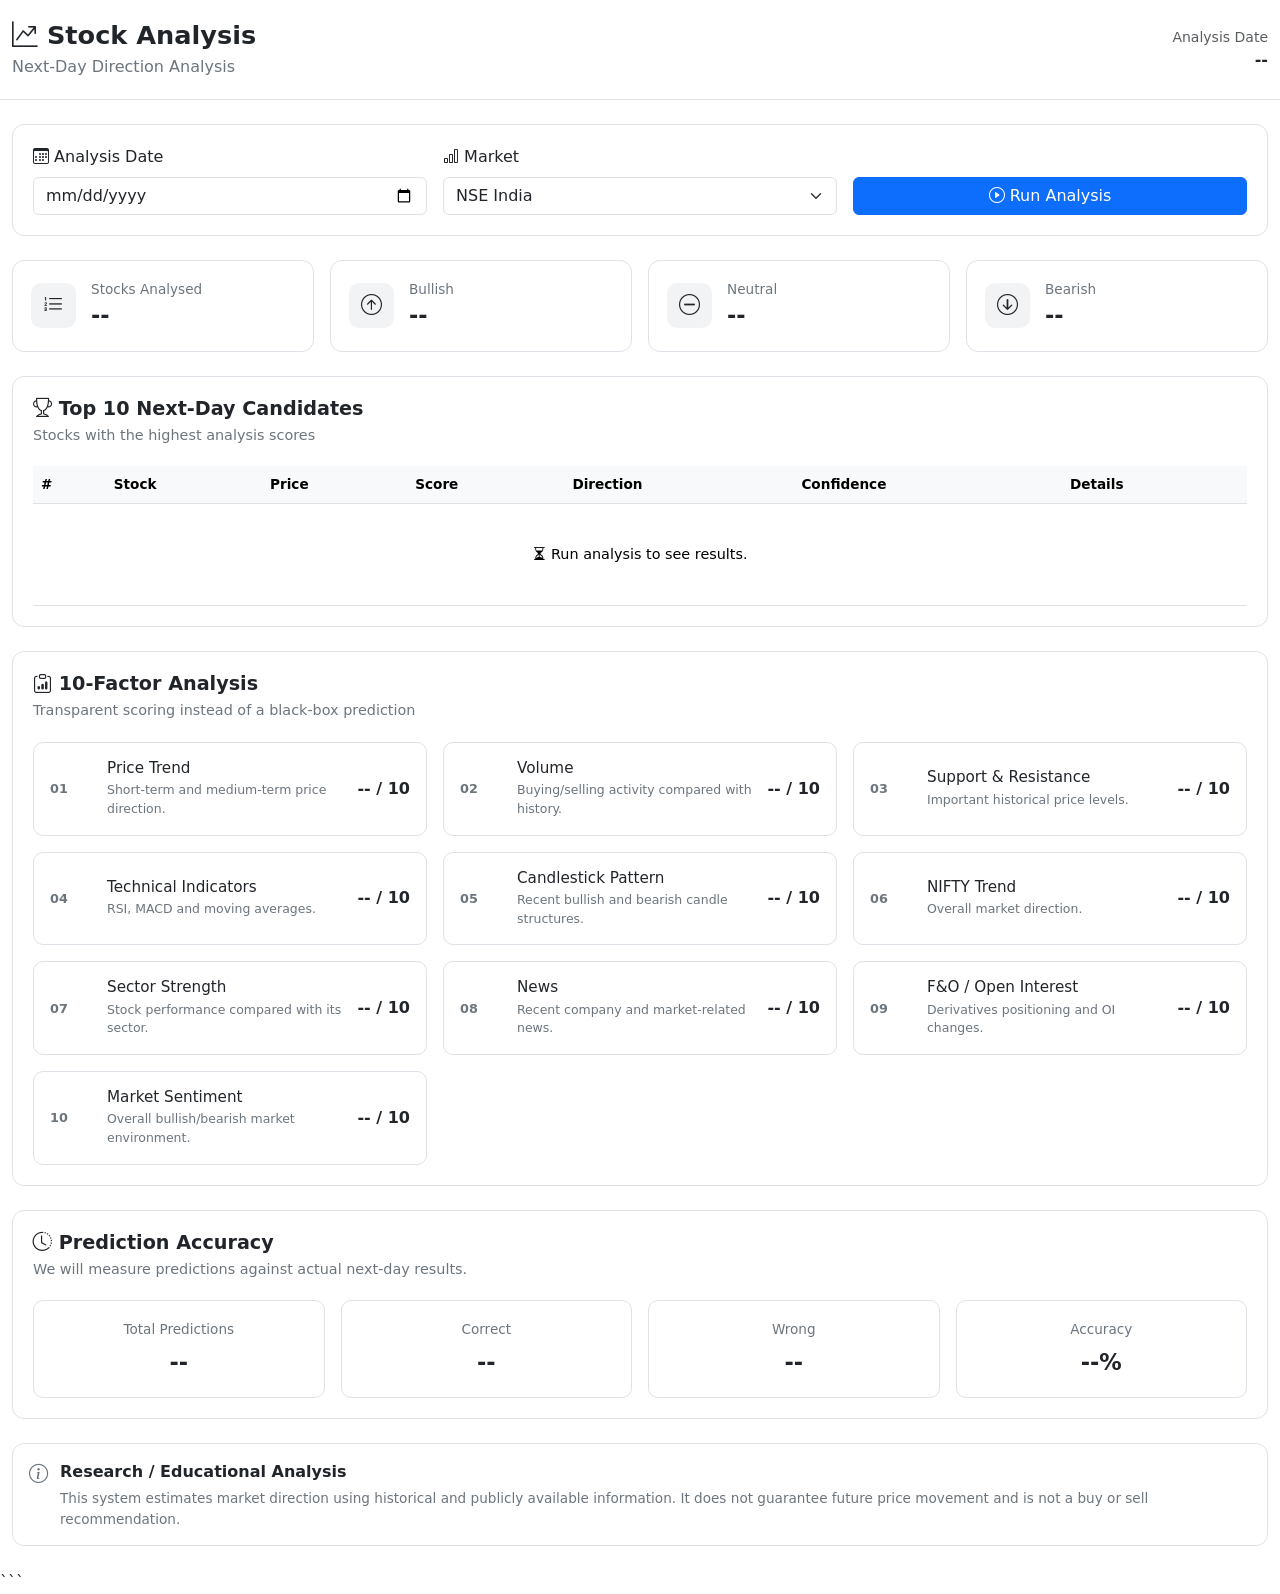
==== index.html @ 90ddcf4f "Rename stock-analysis.html to index.html" ====
<!DOCTYPE html>
<html lang="en">
<head>
    <meta charset="UTF-8">
    <meta name="viewport" content="width=device-width, initial-scale=1.0">

    <title>Stock Analysis</title>

    <!-- Bootstrap 5.3.3 -->
    <link
        href="https://cdn.jsdelivr.net/npm/bootstrap@5.3.3/dist/css/bootstrap.min.css"
        rel="stylesheet"
    >

    <!-- Bootstrap Icons -->
    <link
        rel="stylesheet"
        href="https://cdn.jsdelivr.net/npm/bootstrap-icons@1.11.3/font/bootstrap-icons.min.css"
    >

    <!-- Our CSS -->
    <link rel="stylesheet" href="assets/css/stock-analysis.css">
</head>

<body>

<!-- =========================
     HEADER
========================= -->
<header class="analysis-header">
    <div class="container-fluid">
        <div class="d-flex align-items-center justify-content-between">

            <div>
                <h1 class="mb-1">
                    <i class="bi bi-graph-up-arrow"></i>
                    Stock Analysis
                </h1>

                <p class="mb-0">
                    Next-Day Direction Analysis
                </p>
            </div>

            <div class="text-end">
                <div class="small text-muted">Analysis Date</div>
                <strong id="analysisDate">--</strong>
            </div>

        </div>
    </div>
</header>


<!-- =========================
     MAIN CONTENT
========================= -->
<main class="container-fluid py-4">

    <!-- =========================
         CONTROL PANEL
    ========================== -->
    <section class="analysis-controls mb-4">

        <div class="row g-3 align-items-end">

            <div class="col-12 col-md-4">
                <label for="analysisDateInput" class="form-label">
                    <i class="bi bi-calendar3"></i>
                    Analysis Date
                </label>

                <input
                    type="date"
                    id="analysisDateInput"
                    class="form-control"
                >
            </div>


            <div class="col-12 col-md-4">
                <label for="marketSelect" class="form-label">
                    <i class="bi bi-bar-chart"></i>
                    Market
                </label>

                <select id="marketSelect" class="form-select">
                    <option value="NSE" selected>NSE India</option>
                </select>
            </div>


            <div class="col-12 col-md-4">
                <button
                    id="runAnalysisBtn"
                    class="btn btn-primary w-100"
                    type="button"
                >
                    <i class="bi bi-play-circle"></i>
                    Run Analysis
                </button>
            </div>

        </div>

    </section>


    <!-- =========================
         SUMMARY CARDS
    ========================== -->
    <section class="mb-4">

        <div class="row g-3">

            <div class="col-6 col-lg-3">
                <div class="summary-card">
                    <div class="summary-icon">
                        <i class="bi bi-list-ol"></i>
                    </div>

                    <div>
                        <div class="summary-label">
                            Stocks Analysed
                        </div>

                        <div
                            class="summary-value"
                            id="stocksAnalysed"
                        >
                            --
                        </div>
                    </div>
                </div>
            </div>


            <div class="col-6 col-lg-3">
                <div class="summary-card">
                    <div class="summary-icon">
                        <i class="bi bi-arrow-up-circle"></i>
                    </div>

                    <div>
                        <div class="summary-label">
                            Bullish
                        </div>

                        <div
                            class="summary-value"
                            id="bullishCount"
                        >
                            --
                        </div>
                    </div>
                </div>
            </div>


            <div class="col-6 col-lg-3">
                <div class="summary-card">
                    <div class="summary-icon">
                        <i class="bi bi-dash-circle"></i>
                    </div>

                    <div>
                        <div class="summary-label">
                            Neutral
                        </div>

                        <div
                            class="summary-value"
                            id="neutralCount"
                        >
                            --
                        </div>
                    </div>
                </div>
            </div>


            <div class="col-6 col-lg-3">
                <div class="summary-card">
                    <div class="summary-icon">
                        <i class="bi bi-arrow-down-circle"></i>
                    </div>

                    <div>
                        <div class="summary-label">
                            Bearish
                        </div>

                        <div
                            class="summary-value"
                            id="bearishCount"
                        >
                            --
                        </div>
                    </div>
                </div>
            </div>

        </div>

    </section>


    <!-- =========================
         TOP 10 PREDICTIONS
    ========================== -->
    <section class="analysis-section mb-4">

        <div class="section-header">
            <div>
                <h2>
                    <i class="bi bi-trophy"></i>
                    Top 10 Next-Day Candidates
                </h2>

                <p>
                    Stocks with the highest analysis scores
                </p>
            </div>
        </div>


        <div class="table-responsive">

            <table class="table analysis-table">

                <thead>
                    <tr>
                        <th>#</th>
                        <th>Stock</th>
                        <th>Price</th>
                        <th>Score</th>
                        <th>Direction</th>
                        <th>Confidence</th>
                        <th>Details</th>
                    </tr>
                </thead>

                <tbody id="topStocksBody">

                    <tr>
                        <td colspan="7" class="empty-state">
                            <i class="bi bi-hourglass-split"></i>
                            Run analysis to see results.
                        </td>
                    </tr>

                </tbody>

            </table>

        </div>

    </section>


    <!-- =========================
         10-FACTOR ANALYSIS
    ========================== -->
    <section class="analysis-section mb-4">

        <div class="section-header">
            <div>
                <h2>
                    <i class="bi bi-clipboard-data"></i>
                    10-Factor Analysis
                </h2>

                <p>
                    Transparent scoring instead of a black-box prediction
                </p>
            </div>
        </div>


        <div class="row g-3">

            <!-- Factor 1 -->
            <div class="col-12 col-md-6 col-lg-4">
                <div class="factor-card">
                    <div class="factor-number">01</div>

                    <div>
                        <h5>Price Trend</h5>
                        <p>
                            Short-term and medium-term price direction.
                        </p>
                    </div>

                    <strong id="factorTrend">-- / 10</strong>
                </div>
            </div>


            <!-- Factor 2 -->
            <div class="col-12 col-md-6 col-lg-4">
                <div class="factor-card">
                    <div class="factor-number">02</div>

                    <div>
                        <h5>Volume</h5>
                        <p>
                            Buying/selling activity compared with history.
                        </p>
                    </div>

                    <strong id="factorVolume">-- / 10</strong>
                </div>
            </div>


            <!-- Factor 3 -->
            <div class="col-12 col-md-6 col-lg-4">
                <div class="factor-card">
                    <div class="factor-number">03</div>

                    <div>
                        <h5>Support & Resistance</h5>
                        <p>
                            Important historical price levels.
                        </p>
                    </div>

                    <strong id="factorSupport">-- / 10</strong>
                </div>
            </div>


            <!-- Factor 4 -->
            <div class="col-12 col-md-6 col-lg-4">
                <div class="factor-card">
                    <div class="factor-number">04</div>

                    <div>
                        <h5>Technical Indicators</h5>
                        <p>
                            RSI, MACD and moving averages.
                        </p>
                    </div>

                    <strong id="factorTechnical">-- / 10</strong>
                </div>
            </div>


            <!-- Factor 5 -->
            <div class="col-12 col-md-6 col-lg-4">
                <div class="factor-card">
                    <div class="factor-number">05</div>

                    <div>
                        <h5>Candlestick Pattern</h5>
                        <p>
                            Recent bullish and bearish candle structures.
                        </p>
                    </div>

                    <strong id="factorCandle">-- / 10</strong>
                </div>
            </div>


            <!-- Factor 6 -->
            <div class="col-12 col-md-6 col-lg-4">
                <div class="factor-card">
                    <div class="factor-number">06</div>

                    <div>
                        <h5>NIFTY Trend</h5>
                        <p>
                            Overall market direction.
                        </p>
                    </div>

                    <strong id="factorNifty">-- / 10</strong>
                </div>
            </div>


            <!-- Factor 7 -->
            <div class="col-12 col-md-6 col-lg-4">
                <div class="factor-card">
                    <div class="factor-number">07</div>

                    <div>
                        <h5>Sector Strength</h5>
                        <p>
                            Stock performance compared with its sector.
                        </p>
                    </div>

                    <strong id="factorSector">-- / 10</strong>
                </div>
            </div>


            <!-- Factor 8 -->
            <div class="col-12 col-md-6 col-lg-4">
                <div class="factor-card">
                    <div class="factor-number">08</div>

                    <div>
                        <h5>News</h5>
                        <p>
                            Recent company and market-related news.
                        </p>
                    </div>

                    <strong id="factorNews">-- / 10</strong>
                </div>
            </div>


            <!-- Factor 9 -->
            <div class="col-12 col-md-6 col-lg-4">
                <div class="factor-card">
                    <div class="factor-number">09</div>

                    <div>
                        <h5>F&O / Open Interest</h5>
                        <p>
                            Derivatives positioning and OI changes.
                        </p>
                    </div>

                    <strong id="factorFno">-- / 10</strong>
                </div>
            </div>


            <!-- Factor 10 -->
            <div class="col-12 col-md-6 col-lg-4">
                <div class="factor-card">
                    <div class="factor-number">10</div>

                    <div>
                        <h5>Market Sentiment</h5>
                        <p>
                            Overall bullish/bearish market environment.
                        </p>
                    </div>

                    <strong id="factorSentiment">-- / 10</strong>
                </div>
            </div>

        </div>

    </section>


    <!-- =========================
         BACKTESTING
    ========================== -->
    <section class="analysis-section mb-4">

        <div class="section-header">
            <div>
                <h2>
                    <i class="bi bi-clock-history"></i>
                    Prediction Accuracy
                </h2>

                <p>
                    We will measure predictions against actual next-day results.
                </p>
            </div>
        </div>


        <div class="row g-3">

            <div class="col-6 col-lg-3">
                <div class="backtest-card">
                    <span>Total Predictions</span>
                    <strong id="totalPredictions">--</strong>
                </div>
            </div>

            <div class="col-6 col-lg-3">
                <div class="backtest-card">
                    <span>Correct</span>
                    <strong id="correctPredictions">--</strong>
                </div>
            </div>

            <div class="col-6 col-lg-3">
                <div class="backtest-card">
                    <span>Wrong</span>
                    <strong id="wrongPredictions">--</strong>
                </div>
            </div>

            <div class="col-6 col-lg-3">
                <div class="backtest-card">
                    <span>Accuracy</span>
                    <strong id="predictionAccuracy">--%</strong>
                </div>
            </div>

        </div>

    </section>


    <!-- =========================
         DISCLAIMER
    ========================== -->
    <section class="analysis-disclaimer">

        <i class="bi bi-info-circle"></i>

        <div>
            <strong>Research / Educational Analysis</strong>

            <p class="mb-0">
                This system estimates market direction using historical
                and publicly available information. It does not guarantee
                future price movement and is not a buy or sell recommendation.
            </p>
        </div>

    </section>

</main>


<!-- Bootstrap JS -->
<script
    src="https://cdn.jsdelivr.net/npm/bootstrap@5.3.3/dist/js/bootstrap.bundle.min.js">
</script>

<!-- Our JavaScript -->
<script type="module" src="assets/js/stock-analysis.js"></script>

</body>
</html>
```
---- assets/css/stock-analysis.css ----
```css
/* =========================
   GENERAL
========================= */

body {
    background: #f5f7fa;
    color: #212529;
    font-family: Arial, sans-serif;
}


/* =========================
   HEADER
========================= */

.analysis-header {
    background: #ffffff;
    border-bottom: 1px solid #dee2e6;
    padding: 20px 0;
}

.analysis-header h1 {
    font-size: 1.6rem;
    font-weight: 700;
}

.analysis-header p {
    color: #6c757d;
}


/* =========================
   CONTROL PANEL
========================= */

.analysis-controls {
    background: #ffffff;
    border: 1px solid #dee2e6;
    border-radius: 12px;
    padding: 20px;
}


/* =========================
   SUMMARY CARDS
========================= */

.summary-card {
    background: #ffffff;
    border: 1px solid #dee2e6;
    border-radius: 12px;
    padding: 18px;
    display: flex;
    align-items: center;
    gap: 15px;
    height: 100%;
}

.summary-icon {
    width: 45px;
    height: 45px;
    border-radius: 10px;
    background: #f1f3f5;
    display: flex;
    align-items: center;
    justify-content: center;
    font-size: 1.3rem;
}

.summary-label {
    font-size: 0.85rem;
    color: #6c757d;
}

.summary-value {
    font-size: 1.4rem;
    font-weight: 700;
}


/* =========================
   SECTIONS
========================= */

.analysis-section {
    background: #ffffff;
    border: 1px solid #dee2e6;
    border-radius: 12px;
    padding: 20px;
}

.section-header {
    margin-bottom: 20px;
}

.section-header h2 {
    font-size: 1.2rem;
    font-weight: 700;
    margin-bottom: 5px;
}

.section-header p {
    color: #6c757d;
    margin: 0;
    font-size: 0.9rem;
}


/* =========================
   ANALYSIS TABLE
========================= */

.analysis-table {
    margin-bottom: 0;
    vertical-align: middle;
}

.analysis-table th {
    background: #f8f9fa;
    white-space: nowrap;
    font-size: 0.85rem;
}

.analysis-table td {
    font-size: 0.9rem;
}

.empty-state {
    text-align: center;
    color: #6c757d;
    padding: 40px !important;
}


/* =========================
   FACTOR CARDS
========================= */

.factor-card {
    border: 1px solid #dee2e6;
    border-radius: 10px;
    padding: 16px;
    display: grid;
    grid-template-columns: 45px 1fr auto;
    gap: 12px;
    align-items: center;
    height: 100%;
}

.factor-number {
    font-size: 0.8rem;
    font-weight: 700;
    color: #6c757d;
}

.factor-card h5 {
    font-size: 0.95rem;
    margin-bottom: 4px;
}

.factor-card p {
    margin: 0;
    font-size: 0.78rem;
    color: #6c757d;
}

.factor-card strong {
    white-space: nowrap;
}


/* =========================
   BACKTEST CARDS
========================= */

.backtest-card {
    border: 1px solid #dee2e6;
    border-radius: 10px;
    padding: 18px;
    text-align: center;
}

.backtest-card span {
    display: block;
    color: #6c757d;
    font-size: 0.85rem;
    margin-bottom: 6px;
}

.backtest-card strong {
    font-size: 1.4rem;
}


/* =========================
   DISCLAIMER
========================= */

.analysis-disclaimer {
    background: #fff;
    border: 1px solid #dee2e6;
    border-radius: 12px;
    padding: 16px;
    display: flex;
    gap: 12px;
    align-items: flex-start;
    color: #6c757d;
}

.analysis-disclaimer i {
    font-size: 1.2rem;
}

.analysis-disclaimer strong {
    color: #212529;
}

.analysis-disclaimer p {
    font-size: 0.85rem;
    margin-top: 4px;
}


/* =========================
   MOBILE
========================= */

@media (max-width: 576px) {

    .analysis-header h1 {
        font-size: 1.25rem;
    }

    .analysis-section {
        padding: 15px;
    }

    .factor-card {
        grid-template-columns: 35px 1fr;
    }

    .factor-card strong {
        grid-column: 2;
    }

}
```
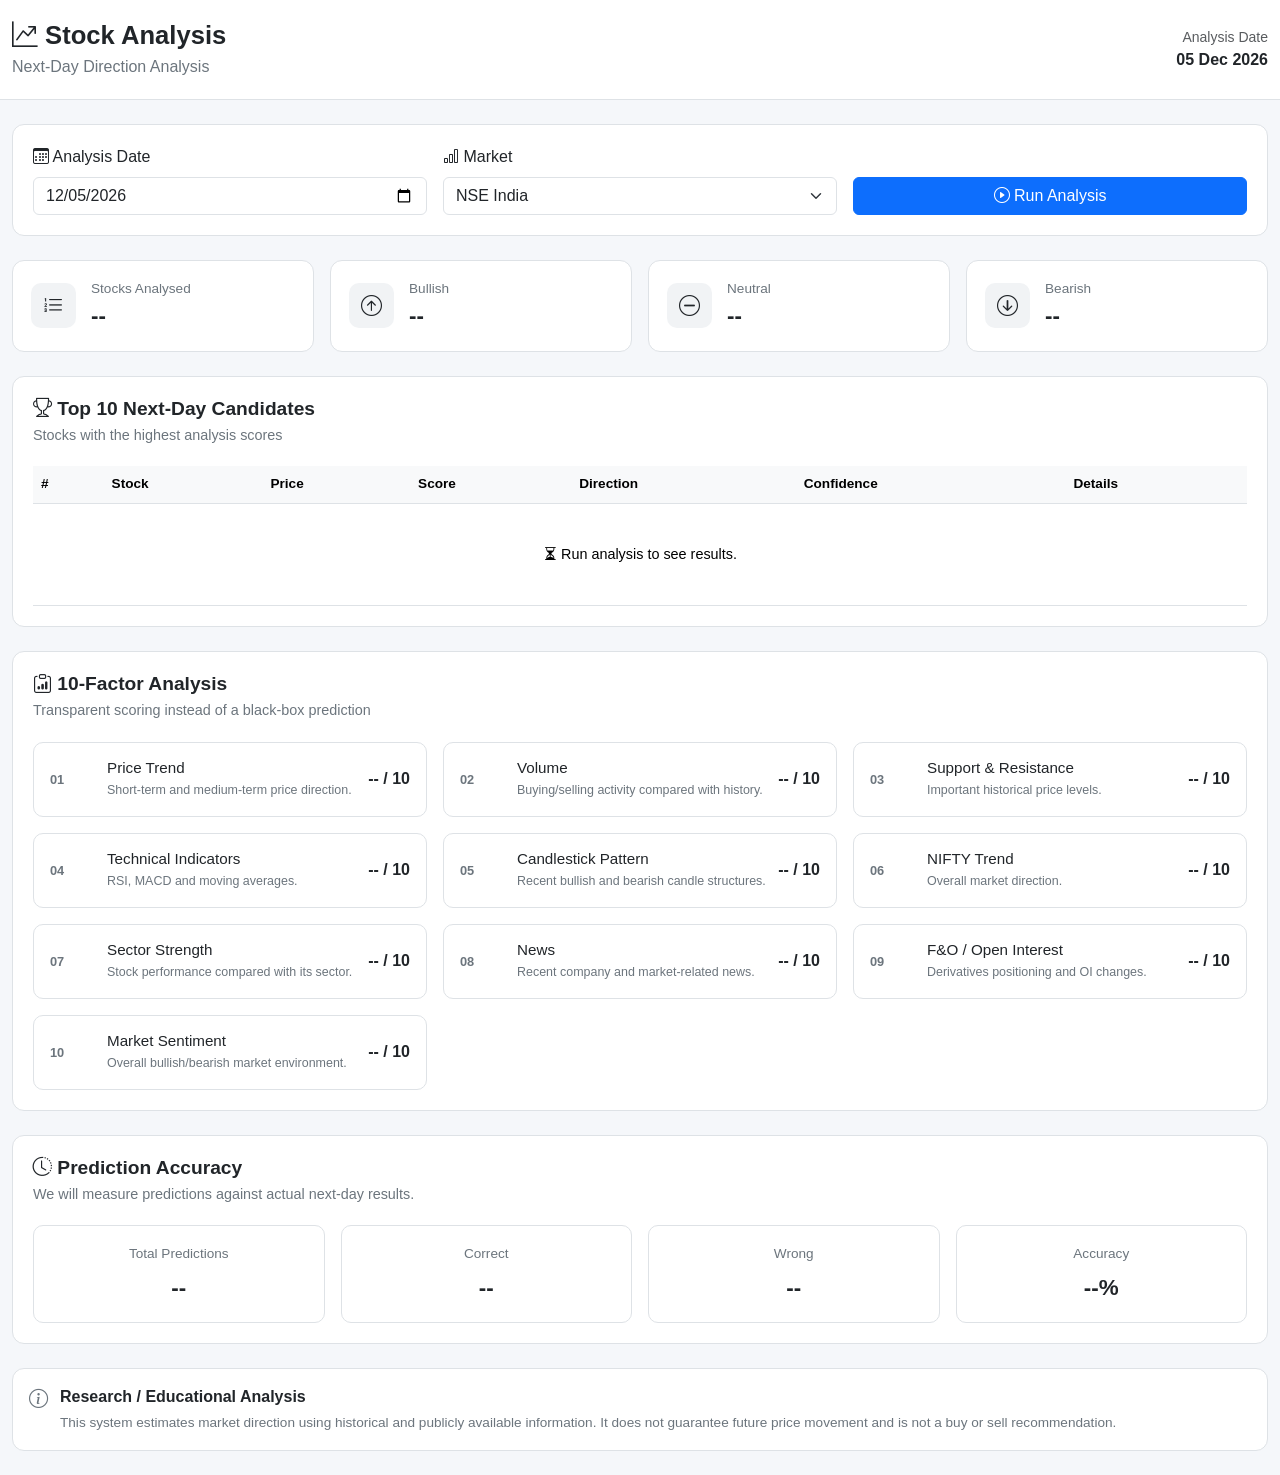
==== commit 87b7b89b: "Update index.html" ====
--- a/index.html
+++ b/index.html
@@ -539,4 +539,3 @@
 
 </body>
 </html>
-```
--- a/assets/css/stock-analysis.css
+++ b/assets/css/stock-analysis.css
@@ -1,4 +1,4 @@
-```css
+
 /* =========================
    GENERAL
 ========================= */
@@ -245,4 +245,4 @@
     }
 
 }
-```
+
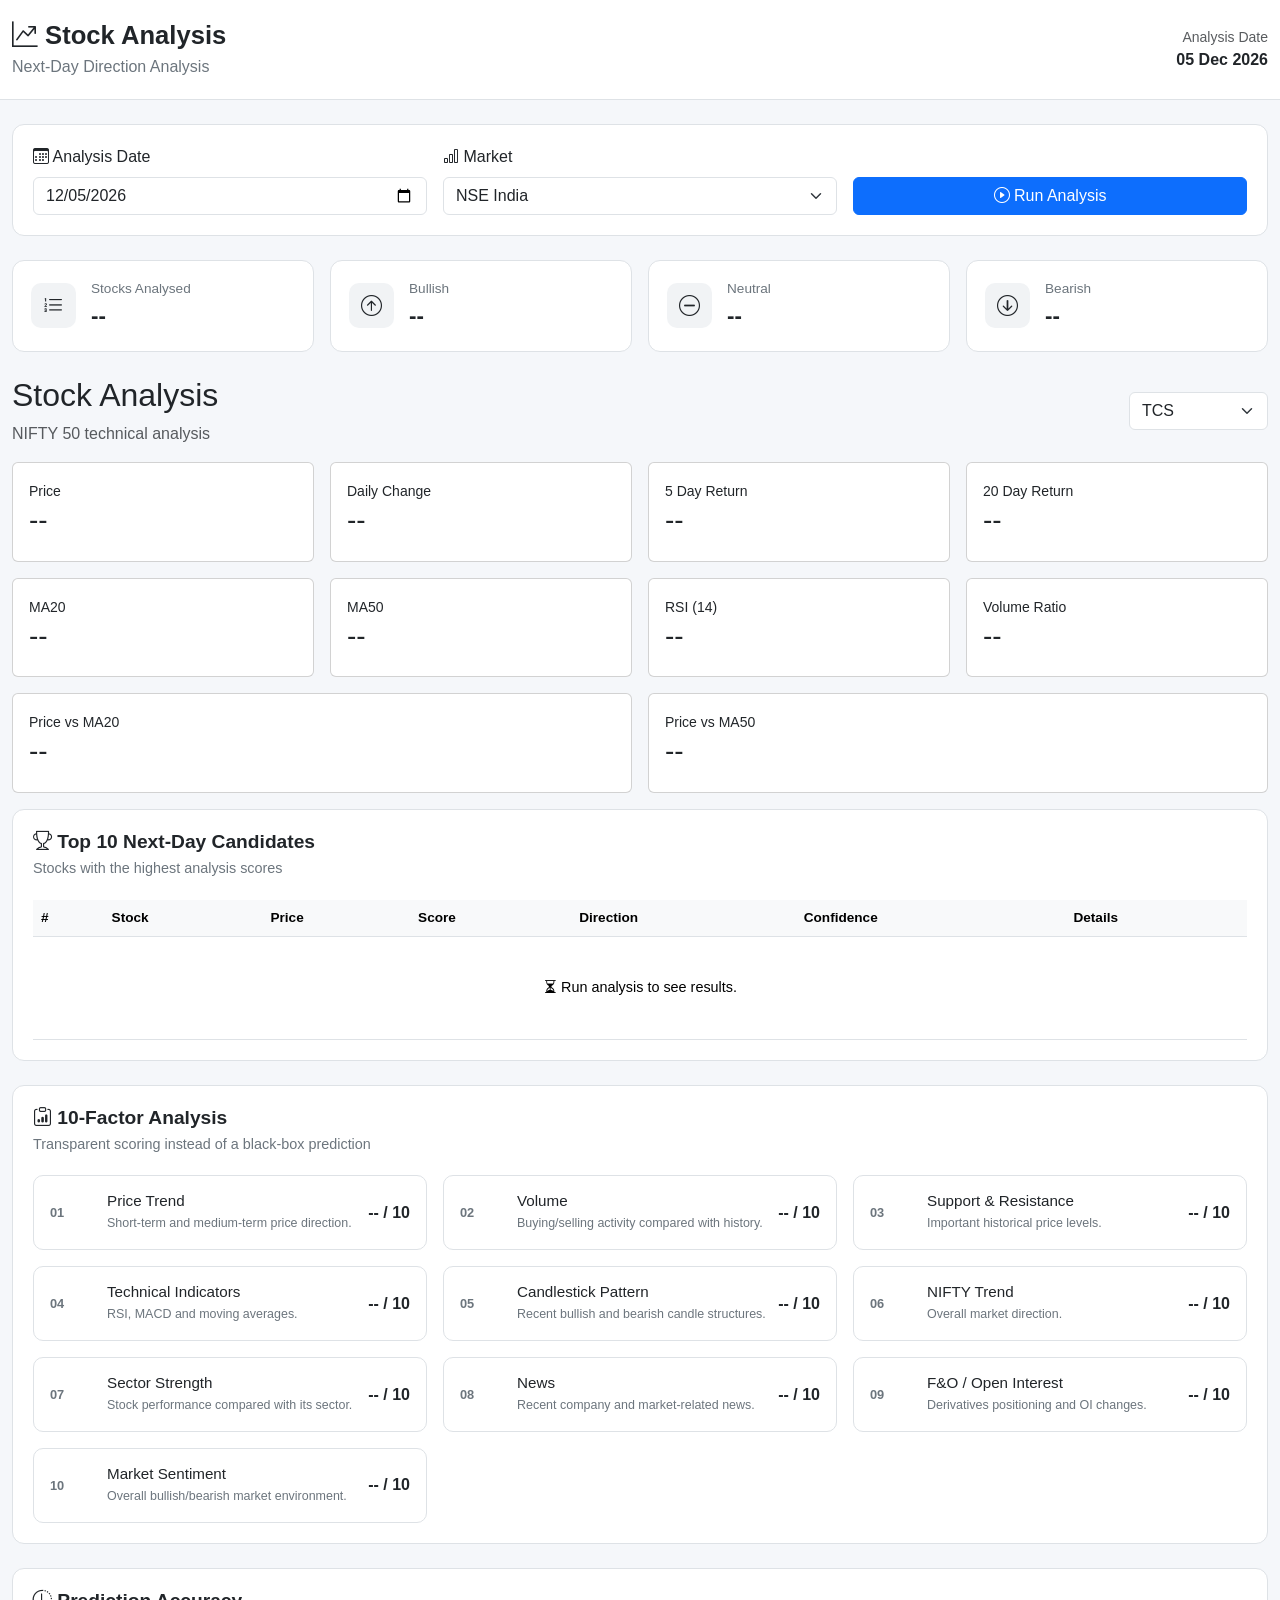
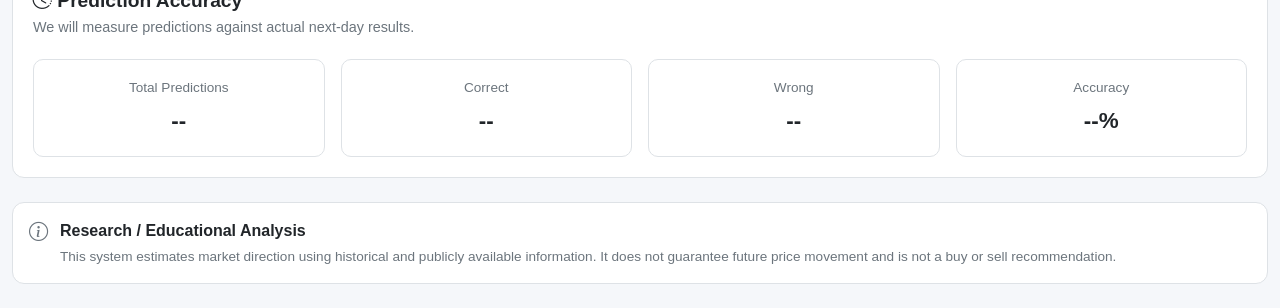
==== commit 85550067: "Update index.html" ====
--- a/index.html
+++ b/index.html
@@ -203,7 +203,123 @@
         </div>
 
     </section>
-
+<section class="stock-analysis-section">
+
+    <div class="d-flex justify-content-between align-items-center mb-3">
+        <div>
+            <h2>Stock Analysis</h2>
+            <p class="text-muted mb-0">
+                NIFTY 50 technical analysis
+            </p>
+        </div>
+
+        <div>
+            <select id="stockSelector" class="form-select">
+                <option value="TCS">TCS</option>
+                <option value="RELIANCE">RELIANCE</option>
+                <option value="INFY">INFY</option>
+                <option value="HDFCBANK">HDFCBANK</option>
+            </select>
+        </div>
+    </div>
+
+    <div class="row g-3">
+
+        <div class="col-md-3">
+            <div class="card">
+                <div class="card-body">
+                    <small>Price</small>
+                    <h3 id="analysisPrice">--</h3>
+                </div>
+            </div>
+        </div>
+
+        <div class="col-md-3">
+            <div class="card">
+                <div class="card-body">
+                    <small>Daily Change</small>
+                    <h3 id="analysisDailyChange">--</h3>
+                </div>
+            </div>
+        </div>
+
+        <div class="col-md-3">
+            <div class="card">
+                <div class="card-body">
+                    <small>5 Day Return</small>
+                    <h3 id="analysisReturn5">--</h3>
+                </div>
+            </div>
+        </div>
+
+        <div class="col-md-3">
+            <div class="card">
+                <div class="card-body">
+                    <small>20 Day Return</small>
+                    <h3 id="analysisReturn20">--</h3>
+                </div>
+            </div>
+        </div>
+
+        <div class="col-md-3">
+            <div class="card">
+                <div class="card-body">
+                    <small>MA20</small>
+                    <h3 id="analysisMA20">--</h3>
+                </div>
+            </div>
+        </div>
+
+        <div class="col-md-3">
+            <div class="card">
+                <div class="card-body">
+                    <small>MA50</small>
+                    <h3 id="analysisMA50">--</h3>
+                </div>
+            </div>
+        </div>
+
+        <div class="col-md-3">
+            <div class="card">
+                <div class="card-body">
+                    <small>RSI (14)</small>
+                    <h3 id="analysisRSI">--</h3>
+                </div>
+            </div>
+        </div>
+
+        <div class="col-md-3">
+            <div class="card">
+                <div class="card-body">
+                    <small>Volume Ratio</small>
+                    <h3 id="analysisVolumeRatio">--</h3>
+                </div>
+            </div>
+        </div>
+
+        <div class="col-md-6">
+            <div class="card">
+                <div class="card-body">
+                    <small>Price vs MA20</small>
+                    <h3 id="analysisPriceVsMA20">--</h3>
+                </div>
+            </div>
+        </div>
+
+        <div class="col-md-6">
+            <div class="card">
+                <div class="card-body">
+                    <small>Price vs MA50</small>
+                    <h3 id="analysisPriceVsMA50">--</h3>
+                </div>
+            </div>
+        </div>
+
+    </div>
+
+    <div id="analysisStatus" class="mt-3"></div>
+
+</section>
 
     <!-- =========================
          TOP 10 PREDICTIONS
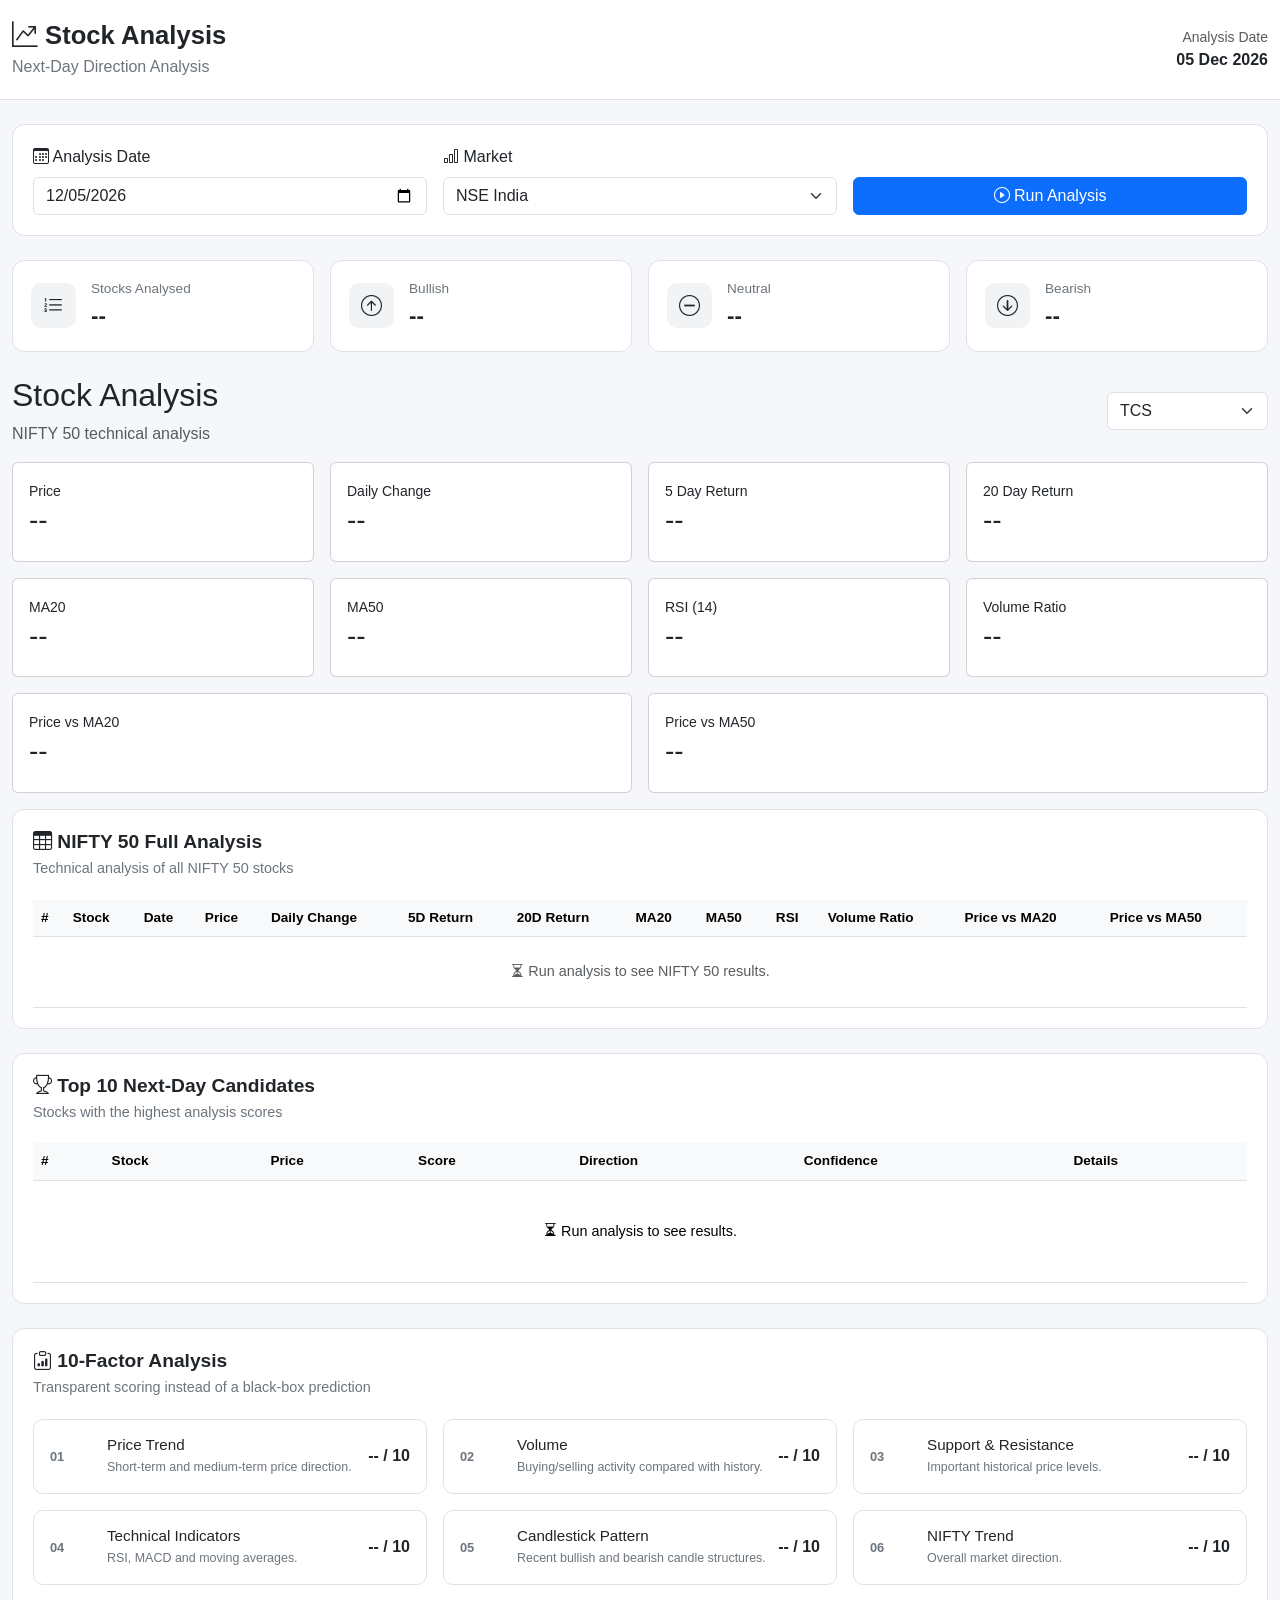
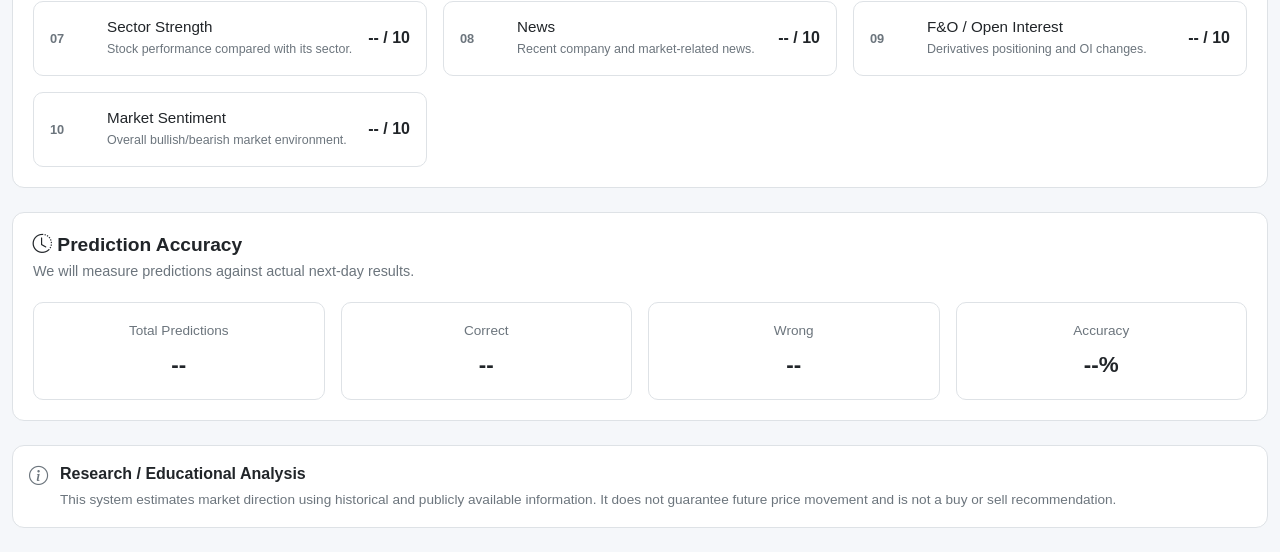
==== commit 1c8bdc69: "Update index.html" ====
--- a/index.html
+++ b/index.html
@@ -320,7 +320,65 @@
     <div id="analysisStatus" class="mt-3"></div>
 
 </section>
-
+<!-- =========================
+     NIFTY 50 FULL ANALYSIS
+========================== -->
+<section class="analysis-section mb-4">
+
+    <div class="section-header">
+        <div>
+            <h2>
+                <i class="bi bi-table"></i>
+                NIFTY 50 Full Analysis
+            </h2>
+
+            <p>
+                Technical analysis of all NIFTY 50 stocks
+            </p>
+        </div>
+    </div>
+
+    <div class="table-responsive">
+
+        <table class="table table-hover analysis-table">
+
+            <thead>
+                <tr>
+                    <th>#</th>
+                    <th>Stock</th>
+                    <th>Date</th>
+                    <th>Price</th>
+                    <th>Daily Change</th>
+                    <th>5D Return</th>
+                    <th>20D Return</th>
+                    <th>MA20</th>
+                    <th>MA50</th>
+                    <th>RSI</th>
+                    <th>Volume Ratio</th>
+                    <th>Price vs MA20</th>
+                    <th>Price vs MA50</th>
+                </tr>
+            </thead>
+
+            <tbody id="stockAnalysisBody">
+
+                <tr>
+                    <td
+                        colspan="13"
+                        class="text-center text-muted py-4"
+                    >
+                        <i class="bi bi-hourglass-split"></i>
+                        Run analysis to see NIFTY 50 results.
+                    </td>
+                </tr>
+
+            </tbody>
+
+        </table>
+
+    </div>
+
+</section>
     <!-- =========================
          TOP 10 PREDICTIONS
     ========================== -->
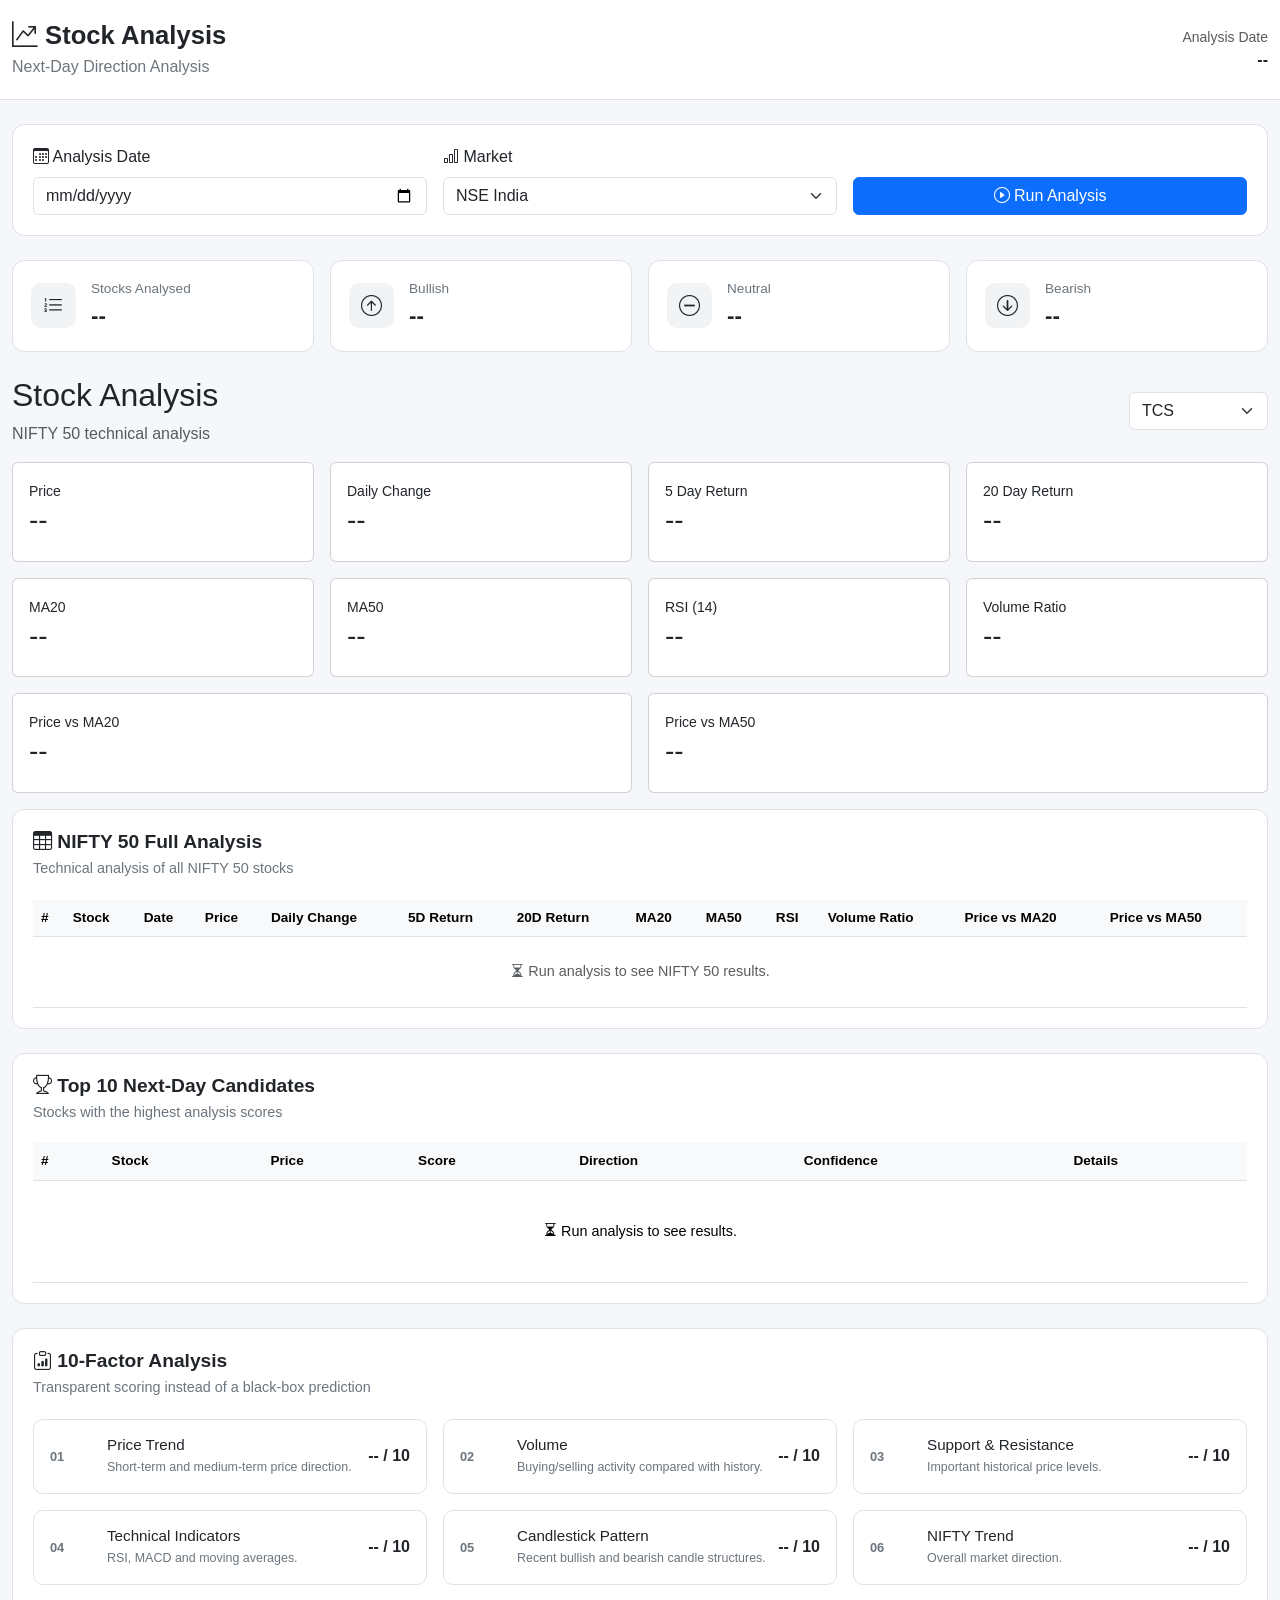
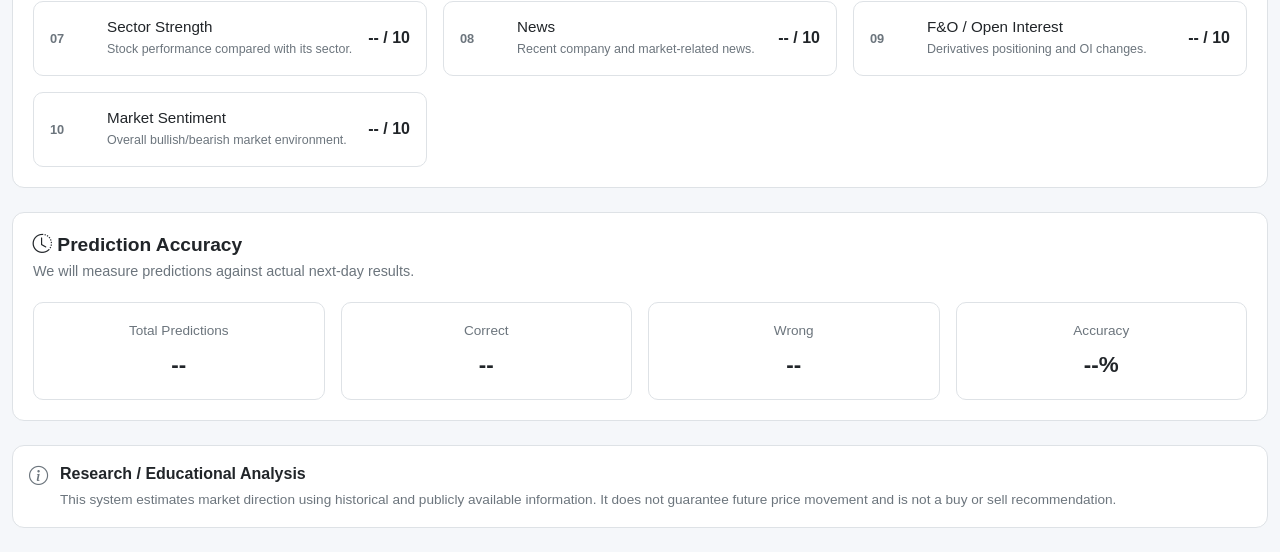
==== commit 67dc5033: "Update index.html" ====
--- a/index.html
+++ b/index.html
@@ -711,5 +711,6 @@
 <!-- Our JavaScript -->
 <script type="module" src="assets/js/stock-analysis.js"></script>
 
+
 </body>
 </html>
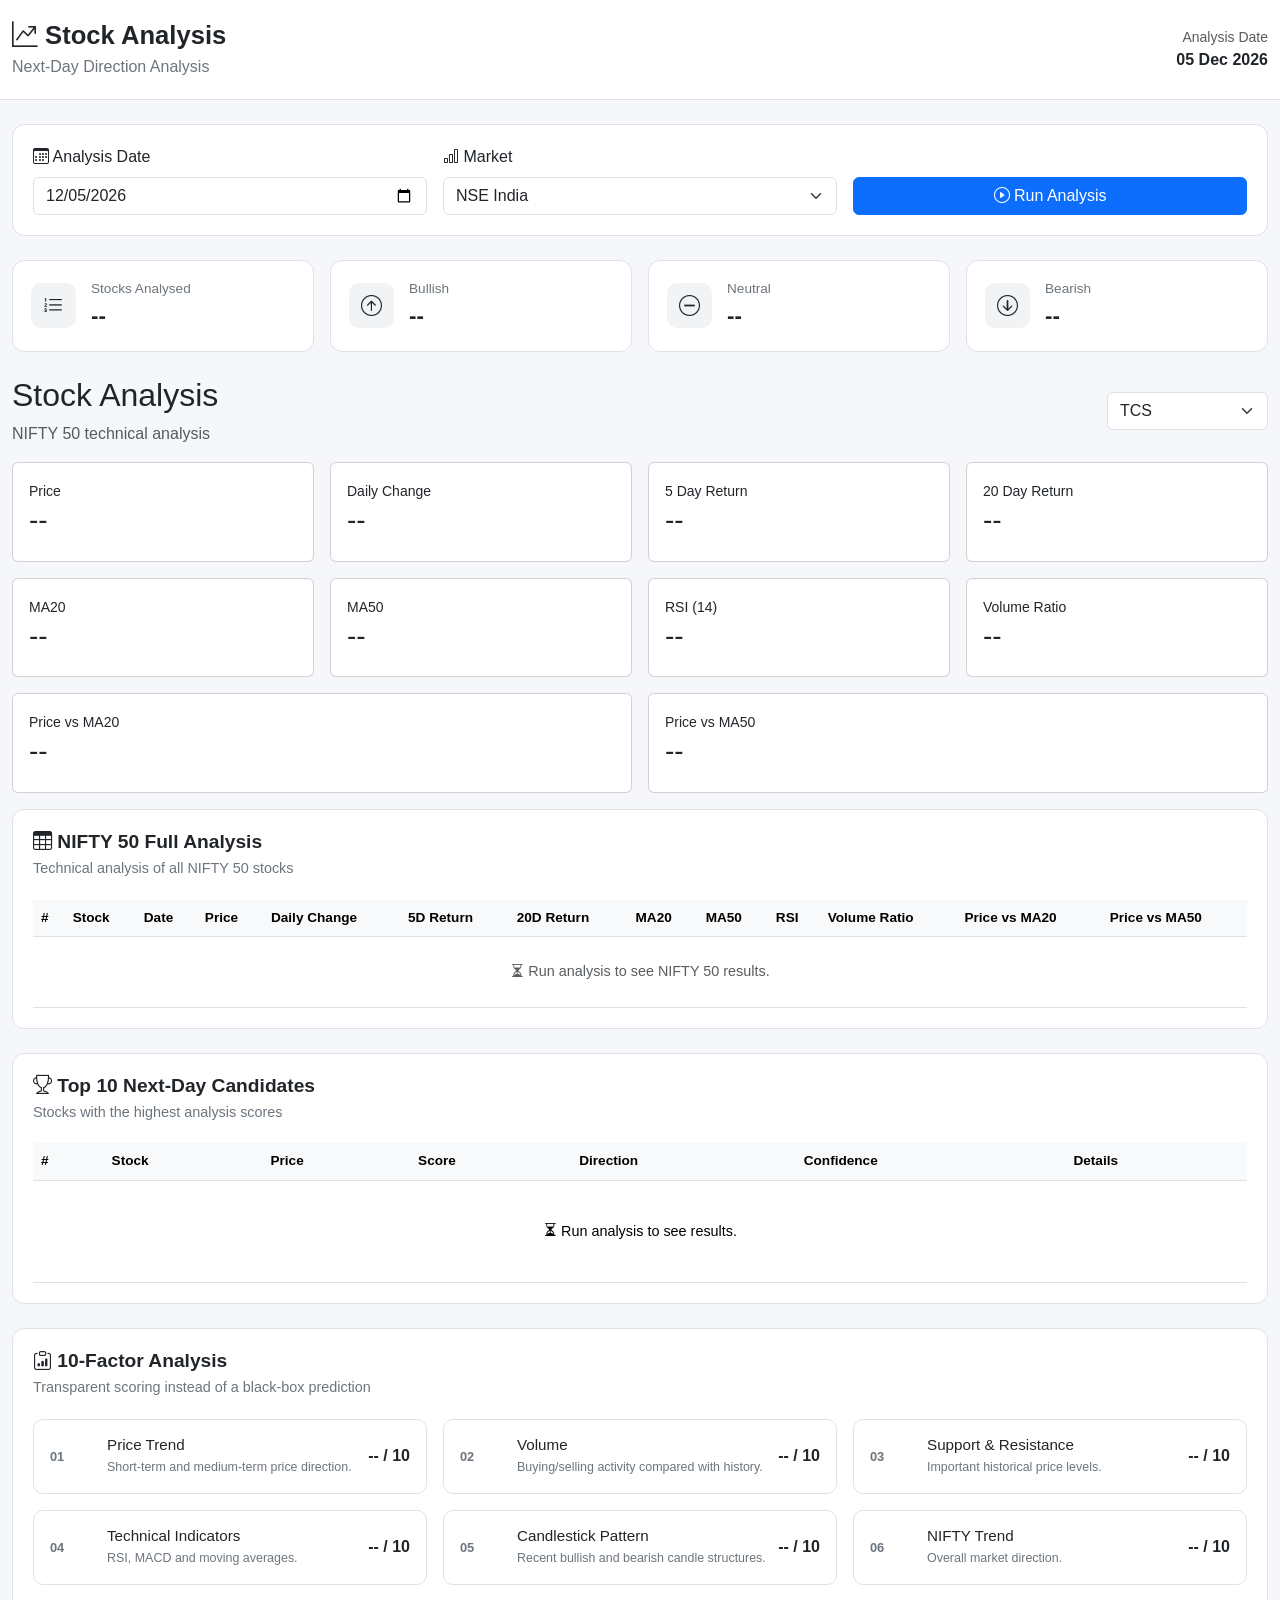
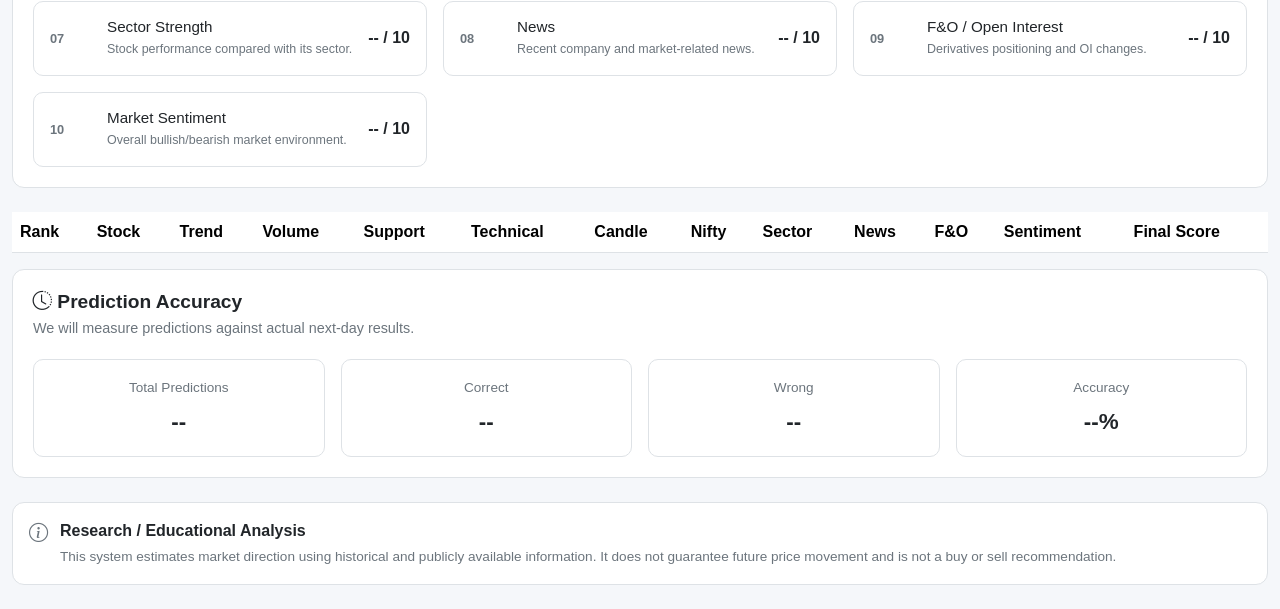
==== commit 5899a95e: "Update index.html" ====
--- a/index.html
+++ b/index.html
@@ -626,7 +626,30 @@
 
     </section>
 
-
+<div class="table-responsive">
+    <table class="table table-striped table-hover">
+        <thead>
+            <tr>
+                <th>Rank</th>
+                <th>Stock</th>
+                <th>Trend</th>
+                <th>Volume</th>
+                <th>Support</th>
+                <th>Technical</th>
+                <th>Candle</th>
+                <th>Nifty</th>
+                <th>Sector</th>
+                <th>News</th>
+                <th>F&O</th>
+                <th>Sentiment</th>
+                <th>Final Score</th>
+            </tr>
+        </thead>
+
+        <tbody id="factorRankingBody">
+        </tbody>
+    </table>
+</div>
     <!-- =========================
          BACKTESTING
     ========================== -->
